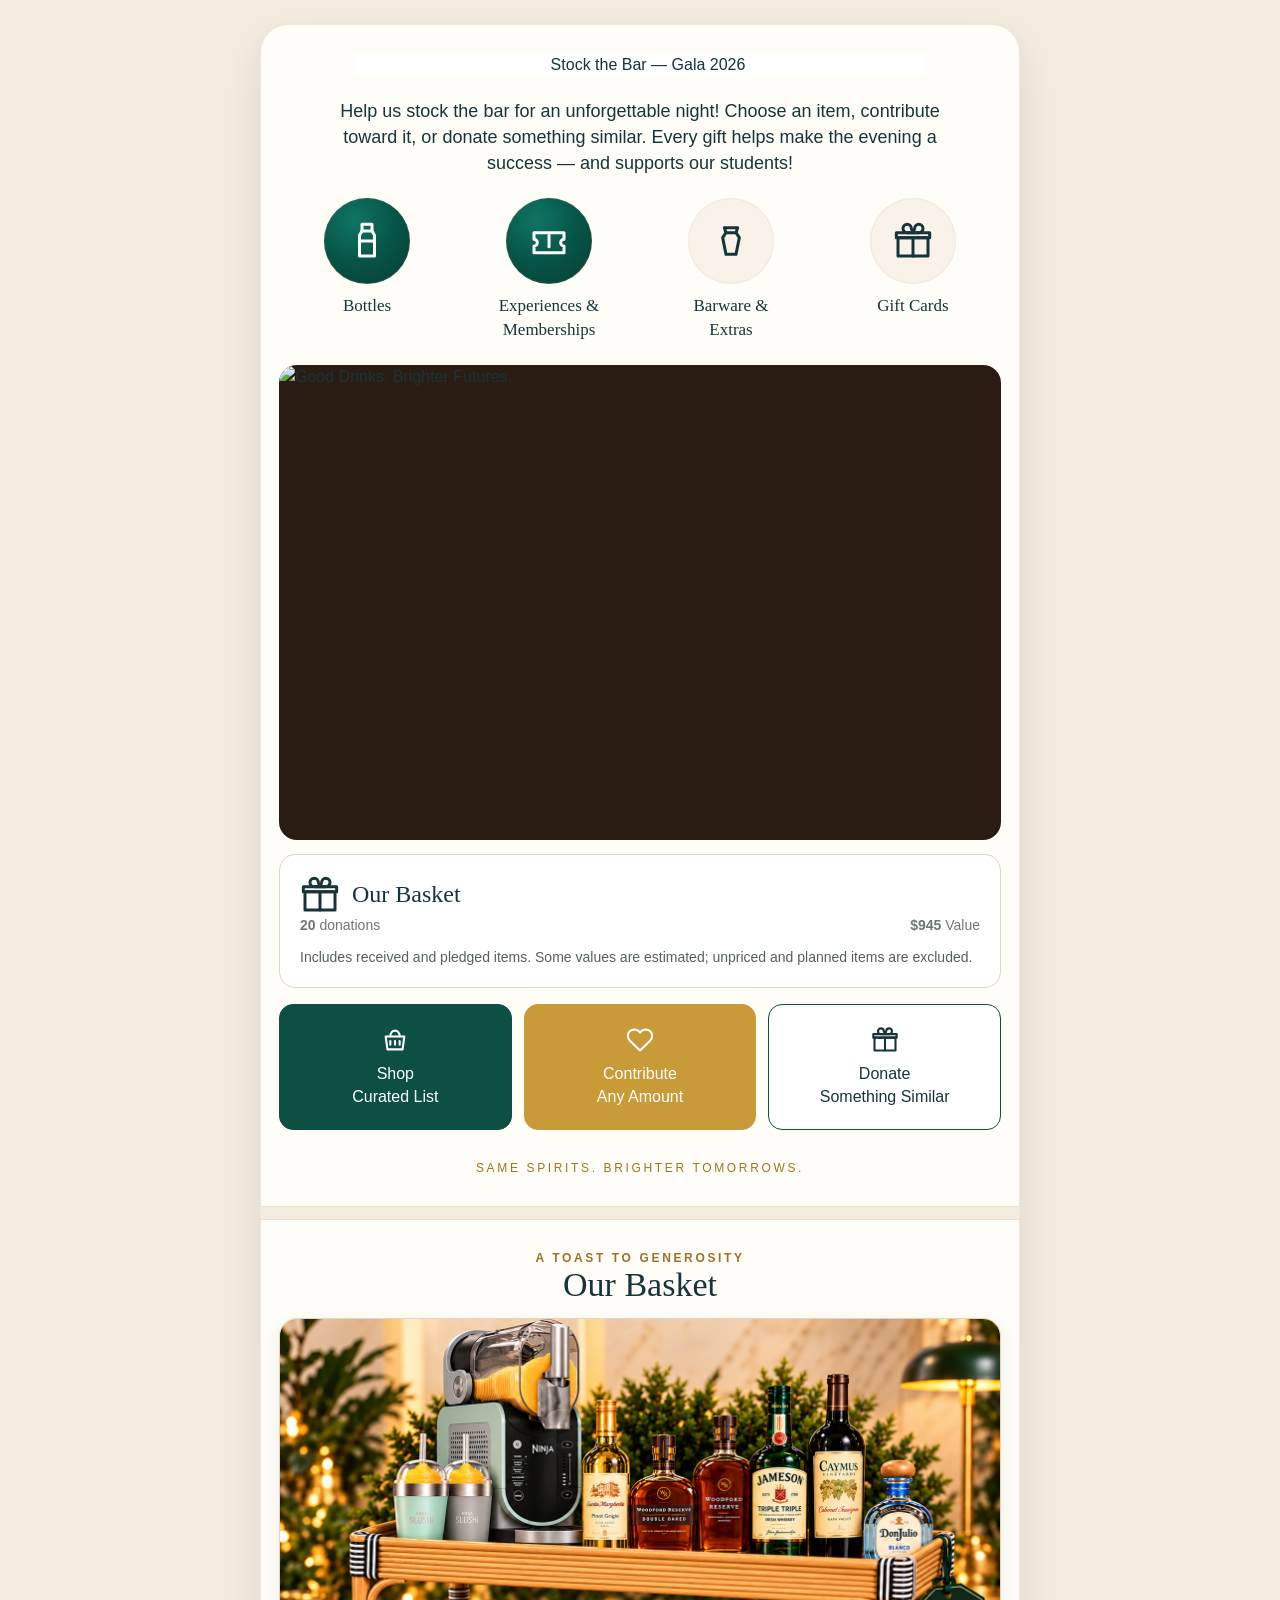
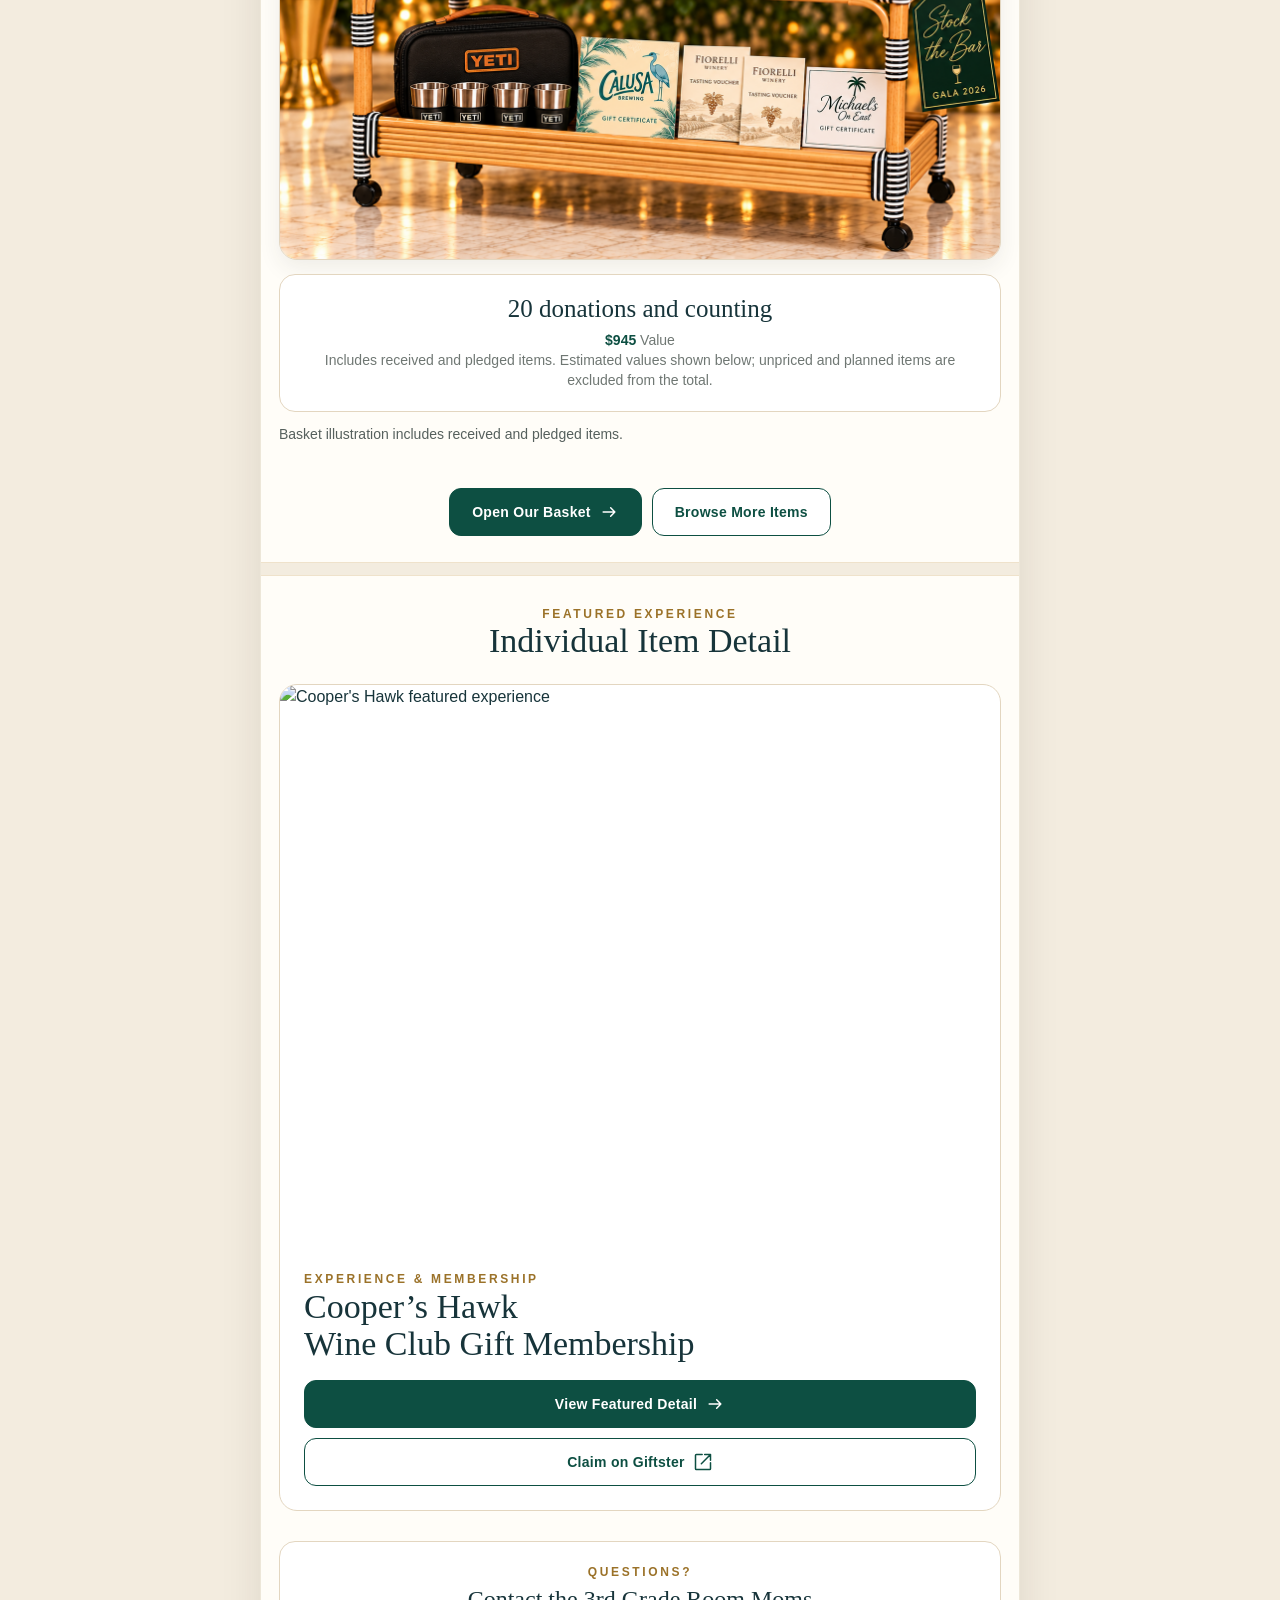
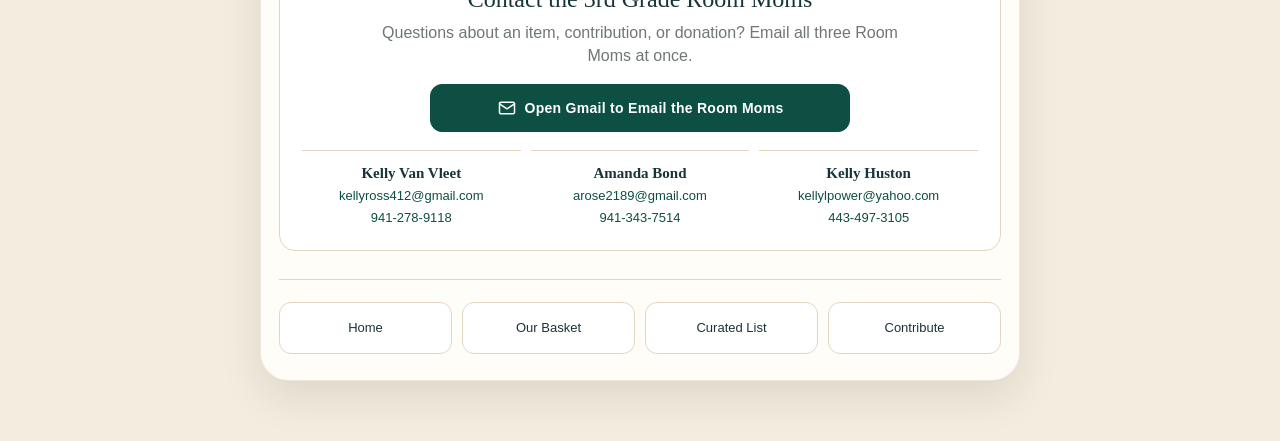
==== index.html @ 389f88d2 "Add files via upload" ====
<!doctype html><html lang="en"><head><meta charset="utf-8"><meta name="viewport" content="width=device-width,initial-scale=1"><meta name="theme-color" content="#fffdf8"><meta name="description" content="St. Martha Catholic School 3rd Grade Stock the Bar — Knights Gala 2026"><title>3rd Grade Stock the Bar | Knights Gala 2026</title><link rel="stylesheet" href="styles_KVV.css?v=20261004-1253"></head><body data-page="home"><div id="app"></div><script src="data_KVV.js?v=20261004-1253"></script><script src="app_KVV.js?v=20261004-1253"></script></body></html>
---- styles_KVV.css ----
:root{
  --cream:#f3ecdf;
  --paper:#fffdf8;
  --forest:#0d4f42;
  --forest-2:#083e35;
  --gold:#c89a38;
  --gold-soft:#e7d3a6;
  --ink:#17343a;
  --muted:#6f7773;
  --line:#e3d6c0;
  --soft:#f8f2e9;
  --white:#fff;
  --shadow:0 16px 42px rgba(43,34,20,.10);
  --radius:22px;
  --shell:760px;
}
*{box-sizing:border-box}
html{scroll-behavior:smooth}
body{
  margin:0;
  background:var(--cream);
  color:var(--ink);
  font-family:-apple-system,BlinkMacSystemFont,"Segoe UI",Arial,sans-serif;
  line-height:1.45;
}
a{color:inherit;text-decoration:none}
button,input{font:inherit}
img{display:block;max-width:100%}
.site-wrap{
  width:min(100%,var(--shell));
  margin:24px auto 60px;
  background:var(--paper);
  border:1px solid rgba(179,157,118,.24);
  border-radius:28px;
  overflow:hidden;
  box-shadow:var(--shadow);
}
.topbar{
  display:grid;
  grid-template-columns:48px 1fr 48px;
  align-items:center;
  min-height:78px;
  padding:0 24px;
  border-bottom:1px solid var(--line);
  background:rgba(255,253,248,.96);
}
.brand-home{
  text-align:center;
  letter-spacing:.26em;
  font-size:12px;
  font-weight:700;
  color:var(--ink);
}
.home-dot,.heart-link{
  width:44px;height:44px;
  border-radius:50%;
  display:grid;place-items:center;
  border:1px solid transparent;
}
.home-dot:hover,.heart-link:hover{border-color:var(--line);background:var(--soft)}
.icon{width:28px;height:28px;display:inline-block}
.icon-sm{width:20px;height:20px}
.icon-lg{width:40px;height:40px}
.page-pad{padding:30px 28px}
.hero-logo{padding:28px 26px 14px;text-align:center}
.hero-logo-art{position:relative;width:min(94%,570px);margin:0 auto;background:#fff;padding:0;overflow:hidden}
.hero-logo-art img{width:100%;max-width:100%;margin:0 auto;display:block}
.hero-logo-art::before,.hero-logo-art::after{content:"";position:absolute;top:0;width:58px;height:54px;background:#fff;z-index:2;pointer-events:none}
.hero-logo-art::before{left:0}
.hero-logo-art::after{right:0}


.hero-copy{
  max-width:620px;
  margin:8px auto 22px;
  text-align:center;
  font-size:18px;
  color:var(--ink);
}
.category-row{
  display:grid;
  grid-template-columns:repeat(4,1fr);
  gap:14px;
  padding:0 22px 24px;
}
.category-link{min-width:0;text-align:center}
.category-circle{
  width:86px;height:86px;
  max-width:100%;
  margin:0 auto 10px;
  border-radius:50%;
  display:grid;place-items:center;
  background:var(--soft);
  color:var(--ink);
  border:1px solid rgba(200,154,56,.12);
  transition:transform .15s ease, box-shadow .15s ease;
}
.category-link:nth-child(-n+2) .category-circle{
  background:radial-gradient(circle at 35% 25%,#0f7564 0,#075447 50%,#073e36 100%);
  color:#fff;
}
.category-link:hover .category-circle{transform:translateY(-2px);box-shadow:0 8px 18px rgba(13,79,66,.14)}
.category-label{font-family:Georgia,"Times New Roman",serif;font-size:17px;line-height:1.1}
.hero-card{position:relative;margin:0 18px;border-radius:18px;overflow:hidden;background:#2a1c12}
.hero-card img{width:100%;aspect-ratio:1.52/1;object-fit:cover}
.hero-card .hero-hit{position:absolute;inset:0;z-index:10;display:block;cursor:pointer;border-radius:18px}
.progress-card{
  margin:14px 18px 0;
  padding:20px;
  border:1px solid var(--line);
  border-radius:16px;
  background:#fff;
}
.progress-head{display:flex;align-items:center;justify-content:space-between;gap:12px}
.progress-title{display:flex;align-items:center;gap:12px;font-family:Georgia,"Times New Roman",serif;font-size:24px}
.progress-percent{font-family:Georgia,"Times New Roman",serif;font-size:28px}
.progress-track{height:12px;border-radius:999px;background:#ece5d8;overflow:hidden;margin:12px 0 8px}
.progress-fill{height:100%;width:0;background:linear-gradient(90deg,var(--forest),#0d6a59)}
.progress-meta{display:flex;justify-content:space-between;gap:16px;color:var(--muted);font-size:14px}
.progress-note{margin:12px 0 0;color:#56605d;font-size:14px}
.action-row{
  display:grid;
  grid-template-columns:repeat(3,1fr);
  gap:12px;
  padding:16px 18px 26px;
}
.action-card{
  min-height:126px;
  border:1px solid var(--forest);
  border-radius:14px;
  padding:18px 12px;
  display:flex;
  flex-direction:column;
  align-items:center;
  justify-content:center;
  text-align:center;
  gap:8px;
  font-size:16px;
  background:#fff;
}
.action-card.primary{background:var(--forest);color:#fff}
.action-card.gold{background:var(--gold);border-color:var(--gold);color:#fff}
.tagline{text-align:center;padding:4px 20px 28px;color:#a67220;text-transform:uppercase;letter-spacing:.22em;font-size:12px}
.section-break{height:14px;background:var(--cream);border-top:1px solid rgba(200,154,56,.12);border-bottom:1px solid rgba(200,154,56,.12)}
.section-head{padding:30px 28px 14px;text-align:center}
.eyebrow{text-transform:uppercase;letter-spacing:.22em;color:#9b7229;font-size:12px;font-weight:700}
h1,h2,h3{font-family:Georgia,"Times New Roman",serif;font-weight:400;margin:0;color:var(--ink)}
h1{font-size:42px;line-height:1.06}
h2{font-size:34px;line-height:1.08}
h3{font-size:24px;line-height:1.15}
.section-sub{margin:8px auto 0;max-width:610px;color:var(--muted);font-size:16px}
.section-head h2:last-child{margin-bottom:0}
.basket-photo{margin:10px 18px 0;border-radius:18px;overflow:hidden}
.basket-photo img{width:100%;aspect-ratio:1.15/1;object-fit:cover;object-position:center 54%}
.empty-state{margin:14px 18px 0;padding:24px;border:1px solid var(--line);background:var(--soft);border-radius:16px;text-align:center}
.empty-state h3{font-size:24px;margin:0}
.empty-state p{margin:0;color:var(--muted)}
.gala-card{margin:16px 18px 26px;border-radius:18px;overflow:hidden;border:1px solid var(--line);background:#fff}
.gala-card img{width:100%;aspect-ratio:2/1;object-fit:cover}
.inline-cta{display:flex;gap:10px;flex-wrap:wrap;justify-content:center;padding:14px 18px 26px}
.btn{
  display:inline-flex;align-items:center;justify-content:center;gap:8px;
  min-height:48px;padding:0 22px;border-radius:12px;border:1px solid var(--forest);
  background:var(--forest);color:#fff;font-weight:700;font-size:14px;letter-spacing:.02em;
}
.btn.secondary{background:#fff;color:var(--forest)}
.btn.gold{background:var(--gold);border-color:var(--gold);color:#fff}
.btn.full{width:100%}
.btn:hover{filter:brightness(.97)}
.feature-panel{margin:10px 18px 30px;border:1px solid var(--line);border-radius:18px;overflow:hidden;background:#fff}
.feature-panel img{width:100%;aspect-ratio:1.28/1;object-fit:cover}
.feature-content{padding:24px}
.feature-title{font-size:34px}
.feature-copy{color:#5d6764;margin:12px 0 16px}
.feature-list{display:grid;gap:10px;margin:16px 0 20px;padding:0;list-style:none}
.feature-list li{display:flex;gap:10px;align-items:flex-start}
.page-back{display:inline-flex;align-items:center;gap:8px;font-size:16px;margin-bottom:18px}
.page-title{margin-bottom:8px}
.page-intro{color:var(--muted);font-size:17px;margin:0 0 22px;max-width:620px}
.grid{display:grid;grid-template-columns:repeat(2,minmax(0,1fr));gap:14px}
.item-card{border:1px solid var(--line);border-radius:16px;background:#fff;overflow:hidden;display:flex;flex-direction:column;min-width:0}
.item-visual{min-height:170px;background:linear-gradient(145deg,#f5eddf,#fffaf1);display:grid;place-items:center;padding:18px;text-align:center;color:var(--forest)}
.item-visual.brand{font-family:Georgia,"Times New Roman",serif;font-size:27px;line-height:1.12}
.item-visual .product-svg{width:74px;height:100px;color:var(--forest)}
.item-body{padding:18px;display:flex;flex:1;flex-direction:column;gap:8px}
.item-type{text-transform:uppercase;letter-spacing:.18em;font-size:10px;font-weight:700;color:#a2701d}
.item-name{font-family:Georgia,"Times New Roman",serif;font-size:22px;line-height:1.15}
.item-sub{font-size:14px;color:var(--muted)}
.item-price{font-size:15px;font-weight:700;margin-top:2px}
.item-actions{margin-top:auto;padding-top:10px;display:grid;gap:8px}
.item-actions.two{grid-template-columns:1fr 1fr}
.contact-card{margin:18px 18px 8px;padding:22px;border:1px solid var(--line);border-radius:16px;background:#fff;text-align:center}
.contact-card h3{margin:4px 0 8px}
.contact-intro{margin:0 auto 16px;color:var(--muted);max-width:560px}
.contact-gmail{margin:0 auto 18px;max-width:420px;width:100%}
.contact-list{display:grid;grid-template-columns:repeat(3,minmax(0,1fr));gap:10px}
.contact-person{border-top:1px solid var(--line);padding-top:12px;display:flex;flex-direction:column;gap:3px;font-size:13px;min-width:0}
.contact-person strong{font-family:Georgia,"Times New Roman",serif;font-size:15px;color:var(--ink)}
.contact-person a{color:var(--forest);overflow-wrap:anywhere}
.footer-nav{margin:28px 18px 26px;padding-top:22px;border-top:1px solid var(--line);display:grid;grid-template-columns:repeat(4,1fr);gap:10px}
.footer-nav a{min-height:52px;border:1px solid var(--line);border-radius:12px;display:flex;align-items:center;justify-content:center;text-align:center;padding:8px;font-size:13px;background:#fff}
.footer-nav a:hover{border-color:#c4ac83;background:var(--soft)}
.payment-grid{display:grid;grid-template-columns:repeat(2,minmax(0,1fr));gap:12px}
.payment-card{border:1px solid var(--line);border-radius:16px;background:#fff;padding:20px;text-align:center}
.payment-card h3{font-size:22px;margin-bottom:6px}
.payment-card p{margin:0 0 14px;color:var(--muted)}
.detail-hero{border-radius:18px;overflow:hidden;border:1px solid var(--line);margin-bottom:20px}
.detail-hero img{width:100%;aspect-ratio:1.25/1;object-fit:cover}
.detail-actions{display:grid;gap:10px;margin-top:18px}
.detail-note{padding:14px 16px;background:var(--soft);border:1px solid var(--line);border-radius:12px;color:#58615f;font-size:14px}
.goal-band{margin:18px 0 0;padding:16px 18px;border-radius:14px;background:linear-gradient(90deg,#fbf4e6,#f4e5c2);border:1px solid #ead4a2;text-align:center;color:#6a5122}
.goal-band strong{font-family:Georgia,"Times New Roman",serif;font-size:20px;color:#4f3e1e}
.status-chip{display:inline-flex;align-items:center;gap:6px;padding:6px 10px;border-radius:999px;background:#eef5f2;color:var(--forest);font-size:12px;font-weight:700}
.admin-note{font-size:12px;color:#8a6f42;margin-top:8px}
.center{text-align:center}
.spacer-sm{height:8px}
.spacer-md{height:18px}

.basket-item-photo{height:220px;object-fit:contain;background:linear-gradient(145deg,#f5eddf,#fffaf1);padding:16px}
.basket-cash,.basket-giftcard,.basket-product,.basket-bottle{min-height:190px;gap:8px;align-content:center}
.basket-cash strong,.basket-giftcard strong{font-family:Georgia,"Times New Roman",serif;font-size:34px;line-height:1.05}
.basket-cash span:last-child,.basket-giftcard span:last-child,.basket-product span{font-size:14px;color:var(--muted)}
.basket-visual-kicker{font-size:10px;font-weight:700;letter-spacing:.18em;color:#a2701d}
.basket-product .item-visual{min-height:0;background:transparent;padding:0}
.basket-product strong{font-family:Georgia,"Times New Roman",serif;font-size:28px}
.basket-bottle{padding:18px 22px}
.basket-bottle-icon{width:58px;height:88px;color:var(--forest)}
.basket-bottle strong{font-family:Georgia,"Times New Roman",serif;font-size:20px;line-height:1.15}
@media (max-width:760px){
  body{background:var(--paper)}
  .site-wrap{margin:0 auto;border:0;border-radius:0;box-shadow:none;min-height:100vh}
  .topbar{padding:0 16px;min-height:68px}
  .brand-home{font-size:10px;letter-spacing:.22em}
  .page-pad{padding:24px 18px}
  .hero-logo{padding:22px 14px 10px}
  .hero-logo-art{width:min(100%,570px);padding-left:0}
  .hero-copy{font-size:16px;padding:0 8px;margin-bottom:20px}
  .category-row{gap:8px;padding:0 10px 20px}
  .category-circle{width:68px;height:68px}
  .category-label{font-size:14px}
  .hero-card{margin:0 12px}
}
@media (max-width:430px){
  .category-label{font-size:12.5px}
  .category-circle{width:62px;height:62px}
  .action-card{font-size:13px}
  .hero-card img{aspect-ratio:1.25/1}
  .progress-meta{font-size:12px}
  .feature-title{font-size:30px}
}
.item-photo{width:100%;height:190px;object-fit:cover;display:block;background:var(--soft)}
.bottle-photo{height:220px;object-fit:contain;background:linear-gradient(145deg,#f5eddf,#fffaf1);padding:16px}
.detail-brand-hero{min-height:250px;border-radius:18px;border:1px solid var(--line);background:linear-gradient(145deg,#f5eddf,#fffaf1);display:grid;place-items:center;text-align:center;padding:28px;font-family:Georgia,"Times New Roman",serif;font-size:42px;color:var(--forest);margin-bottom:20px}

/* Live basket visualization — uses the existing site palette/type system. */
.live-basket-wrap{margin:28px 0 34px}
.live-basket-heading{text-align:center;margin:0 auto 20px;max-width:640px}
.live-basket-heading h2{margin:4px 0 6px;font-family:Georgia,"Times New Roman",serif;font-size:30px;color:var(--forest)}
.live-basket-heading p{margin:0;color:var(--muted)}
.live-basket-stage{position:relative;min-height:760px;padding:28px 22px 190px;border:1px solid #e8dfcf;border-radius:26px;background:linear-gradient(180deg,#fbf8f1 0%,#f6efe3 100%);overflow:hidden}
.basket-items{position:relative;z-index:2;display:flex;flex-wrap:wrap;align-items:flex-end;justify-content:center;gap:12px;max-width:920px;margin:0 auto}
.basket-piece{position:relative;width:150px;min-height:245px;padding:9px 9px 12px;background:#fff;border:1px solid #e6ddcf;border-radius:16px;box-shadow:0 8px 22px rgba(54,47,36,.08);transform:rotate(var(--tilt,0deg));display:flex;flex-direction:column}
.basket-piece:nth-child(4n+1){--tilt:-2deg}.basket-piece:nth-child(4n+2){--tilt:1.5deg}.basket-piece:nth-child(4n+3){--tilt:-1deg}.basket-piece:nth-child(4n){--tilt:2deg}
.basket-piece .item-photo,.basket-piece .item-visual{height:130px;min-height:130px;border-radius:11px;margin:0 0 8px;object-fit:contain;background:#faf7f0}
.basket-piece .basket-bottle{padding:10px 8px;justify-content:center}.basket-piece .basket-bottle strong{font-size:12px;line-height:1.2}
.basket-piece .basket-cash strong,.basket-piece .basket-giftcard strong{font-size:23px}
.basket-piece-copy{display:flex;flex:1;flex-direction:column;gap:3px;text-align:center}
.basket-piece-copy strong{font-family:Georgia,"Times New Roman",serif;font-size:13px;line-height:1.2;color:var(--forest)}
.basket-piece-copy span{font-size:10px;line-height:1.25;color:var(--muted)}
.basket-piece-copy em{margin-top:auto;align-self:center;padding:3px 8px;border-radius:999px;background:#e7f0eb;color:var(--forest);font-style:normal;font-size:9px;font-weight:700;text-transform:uppercase;letter-spacing:.05em}
.basket-piece.is-committed .basket-piece-copy em{background:#f1e5cc;color:#725d2c}
.basket-rim{position:absolute;z-index:4;left:8%;right:8%;bottom:150px;height:38px;border-radius:18px;background:linear-gradient(180deg,#c99553,#9d6d35);box-shadow:0 5px 12px rgba(77,51,25,.18)}
.basket-body{position:absolute;z-index:3;left:11%;right:11%;bottom:22px;height:145px;padding-top:46px;text-align:center;border-radius:12px 12px 42px 42px;background:repeating-linear-gradient(90deg,#c89657 0,#c89657 10px,#b77f43 10px,#b77f43 18px);box-shadow:inset 0 0 0 2px rgba(112,72,33,.18),0 12px 24px rgba(71,51,30,.12);color:#fff8e9}
.basket-body:before{content:"";position:absolute;left:15%;right:15%;top:-92px;height:130px;border:14px solid #a8753f;border-bottom:0;border-radius:90px 90px 0 0;opacity:.8}
.basket-body span{position:relative;z-index:2;font-family:Georgia,"Times New Roman",serif;font-size:24px;font-weight:700;letter-spacing:.06em}
.basket-body small{position:relative;z-index:2;display:block;margin-top:5px;font-size:10px;letter-spacing:.14em}
@media(max-width:700px){.live-basket-stage{min-height:1020px;padding:20px 10px 180px}.basket-items{gap:8px}.basket-piece{width:calc(33.333% - 8px);min-width:92px;min-height:205px;padding:6px}.basket-piece .item-photo,.basket-piece .item-visual{height:100px;min-height:100px}.basket-piece-copy strong{font-size:11px}.basket-piece-copy span{font-size:9px}.basket-rim{left:4%;right:4%;bottom:142px}.basket-body{left:7%;right:7%;height:135px}.basket-body span{font-size:20px}}


/* Exact current-basket visual */
.actual-basket{margin:26px 18px 34px}
.actual-basket-heading{text-align:center;max-width:720px;margin:0 auto 18px}
.actual-basket-heading h2{margin:4px 0 6px;font-family:Georgia,"Times New Roman",serif;font-size:30px;color:var(--forest)}
.actual-basket-heading p{margin:0;color:var(--muted)}
.actual-basket-stage{position:relative;min-height:590px;border:1px solid #e8dfcf;border-radius:26px;overflow:hidden;background:linear-gradient(180deg,#fbf8f1 0%,#f4ecdf 100%);padding:26px 18px 185px}
.basket-back-row{position:relative;z-index:1;height:340px;display:flex;align-items:flex-end;justify-content:center;gap:0;padding:0 8px}
.basket-object{box-sizing:border-box;position:relative;display:flex;flex-direction:column;align-items:center;justify-content:flex-end;text-align:center;color:var(--forest)}
.basket-object-bottle{width:112px;height:320px;margin:0 -9px;filter:drop-shadow(0 7px 7px rgba(55,45,30,.12))}
.bottle-neck{width:34px;height:80px;border-radius:12px 12px 4px 4px;background:linear-gradient(#2b4f3e,#173b30);border:2px solid #b48c45;border-bottom:0}
.bottle-body{width:86px;height:238px;border-radius:25px 25px 15px 15px;background:linear-gradient(90deg,#14392e,#2e5a49 48%,#123529);border:2px solid #b48c45;display:flex;align-items:center;justify-content:center;padding:14px 7px}
.bottle-body span{display:block;background:#f8f0df;border:1px solid #c8a85b;border-radius:7px;padding:10px 5px;font-family:Georgia,"Times New Roman",serif;font-size:12px;line-height:1.15;color:#173f33}
.basket-object-photo{height:320px;justify-content:flex-end}
.basket-object-photo img{width:102px;height:300px;object-fit:contain;filter:drop-shadow(0 7px 7px rgba(55,45,30,.12))}
.basket-object-photo span{position:absolute;left:10px;right:10px;bottom:18px;background:rgba(255,250,241,.94);border:1px solid #d7bd80;border-radius:7px;padding:5px 3px;font-family:Georgia,"Times New Roman",serif;font-size:11px;line-height:1.1}
.basket-front-row{position:absolute;z-index:4;left:6%;right:6%;bottom:116px;display:flex;align-items:flex-end;justify-content:center;gap:10px;flex-wrap:nowrap}
.basket-object-card{width:118px;height:82px;border-radius:10px;border:2px solid #c9a451;background:#fffaf0;box-shadow:0 7px 16px rgba(52,41,24,.14);padding:9px 7px;justify-content:center}
.basket-object-card small{font-size:9px;letter-spacing:.11em}.basket-object-card strong{font-family:Georgia,"Times New Roman",serif;font-size:20px;line-height:1.05}.basket-object-card span{font-size:10px;margin-top:3px}
.gift-card{background:linear-gradient(135deg,#f4e4b6,#fff8e8)}.gift-card strong{font-size:16px}
.cash-card{background:linear-gradient(135deg,#fffdf7,#f5e9cf)}
.yeti-case{width:150px;height:115px;border-radius:16px;background:#2f493b;color:#fff;border:2px solid #c8a75d;box-shadow:0 7px 16px rgba(52,41,24,.16);padding:9px;justify-content:center}
.yeti-case strong{font-size:20px;letter-spacing:.12em}.yeti-case span{font-size:11px}.yeti-case small{font-size:9px;opacity:.9}
.yeti-glasses{display:flex;gap:5px;margin-bottom:7px}.yeti-glasses i{display:block;width:17px;height:26px;border-radius:3px 3px 7px 7px;border:2px solid #e9e1d1;background:linear-gradient(#bbb,#f4f4f4 50%,#aaa)}
.actual-basket-rim{position:absolute;z-index:5;left:4%;right:4%;bottom:116px;height:26px;border-radius:18px;background:linear-gradient(#d0a657,#a87931);box-shadow:0 4px 10px rgba(56,37,12,.2)}
.actual-basket-body{position:absolute;z-index:3;left:7%;right:7%;bottom:20px;height:115px;border-radius:10px 10px 42px 42px;background:linear-gradient(180deg,#174b3c,#0c352c);border:2px solid #bd984f;box-shadow:0 10px 25px rgba(50,38,20,.15);display:flex;flex-direction:column;align-items:center;justify-content:center;color:#d6b25e}
.actual-basket-body span{font-family:Georgia,"Times New Roman",serif;font-size:34px;font-style:italic}.actual-basket-body small{margin-top:5px;font-size:10px;letter-spacing:.16em;color:#f0d79b}
.basket-summary{text-align:center;margin-top:12px;color:var(--muted);font-size:14px}
@media(max-width:760px){.actual-basket{margin-left:0;margin-right:0}.actual-basket-stage{min-height:525px;padding-left:8px;padding-right:8px}.basket-back-row{height:300px;transform:scale(.82);transform-origin:center bottom}.basket-front-row{left:2%;right:2%;gap:5px;bottom:110px;transform:scale(.78);transform-origin:center bottom}.actual-basket-body{left:4%;right:4%;height:105px}.actual-basket-body span{font-size:28px}.actual-basket-rim{bottom:108px}}


/* Stable current basket showcase */
.basket-showcase{margin:0 18px 30px}
.basket-photo-current{margin:0;border:1px solid var(--line);background:#f6efe4;box-shadow:0 8px 22px rgba(54,47,36,.08)}
.basket-photo-current img{width:100%;height:auto;aspect-ratio:auto;object-fit:contain;object-position:center;background:#f6efe4}
.basket-showcase-summary{margin:14px 0 0;padding:20px 22px;border:1px solid var(--line);border-radius:16px;background:#fff;text-align:center}
.basket-showcase-summary h3{font-size:25px;margin:0 0 6px}
.basket-showcase-summary p{margin:0;color:var(--muted);font-size:14px}
.basket-showcase-summary strong{color:var(--forest)}
.contribution-grid{display:grid;grid-template-columns:repeat(2,minmax(0,1fr));gap:10px;margin-top:14px}
.contribution-card{position:relative;min-width:0;padding:15px 16px 14px;border:1px solid var(--line);border-radius:14px;background:#fff;display:flex;flex-direction:column;gap:5px}
.contribution-kind{text-transform:uppercase;letter-spacing:.15em;color:#9b7229;font-size:9px;font-weight:800}
.contribution-card strong{font-family:Georgia,"Times New Roman",serif;font-size:17px;line-height:1.18;color:var(--ink)}
.contribution-value{font-size:12px;color:var(--muted)}
.contribution-status{align-self:flex-start;margin-top:3px;padding:4px 8px;border-radius:999px;font-size:9px;font-weight:800;text-transform:uppercase;letter-spacing:.06em}
.contribution-status.received{background:#e7f0eb;color:var(--forest)}
.contribution-status.committed{background:#f1e5cc;color:#725d2c}
@media(max-width:760px){
  .basket-showcase{margin-left:12px;margin-right:12px}
  .basket-showcase-summary{padding:18px}
  .contribution-grid{grid-template-columns:1fr}
  .contribution-card{padding:14px}
}

.basket-item-list{margin:18px 0;padding-left:24px;line-height:1.65;color:var(--ink)}
.basket-item-list li{padding:5px 0}
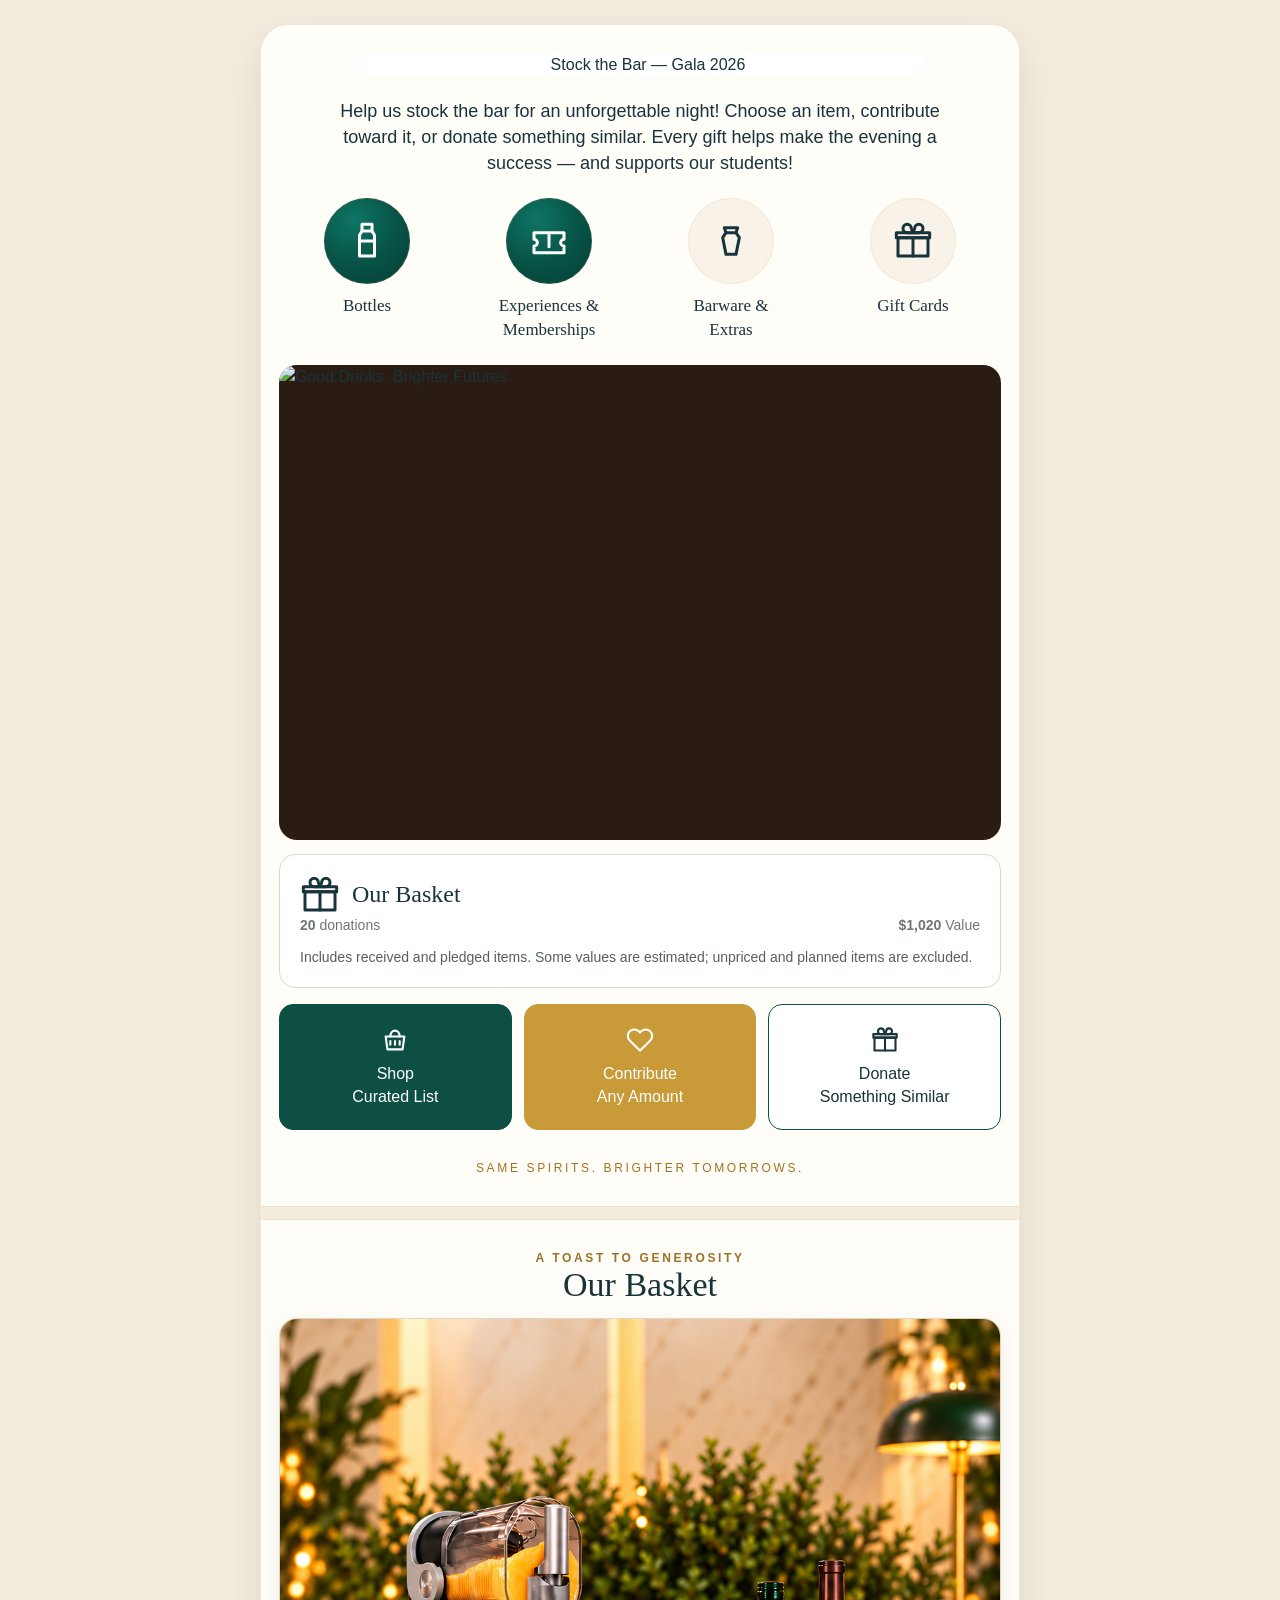
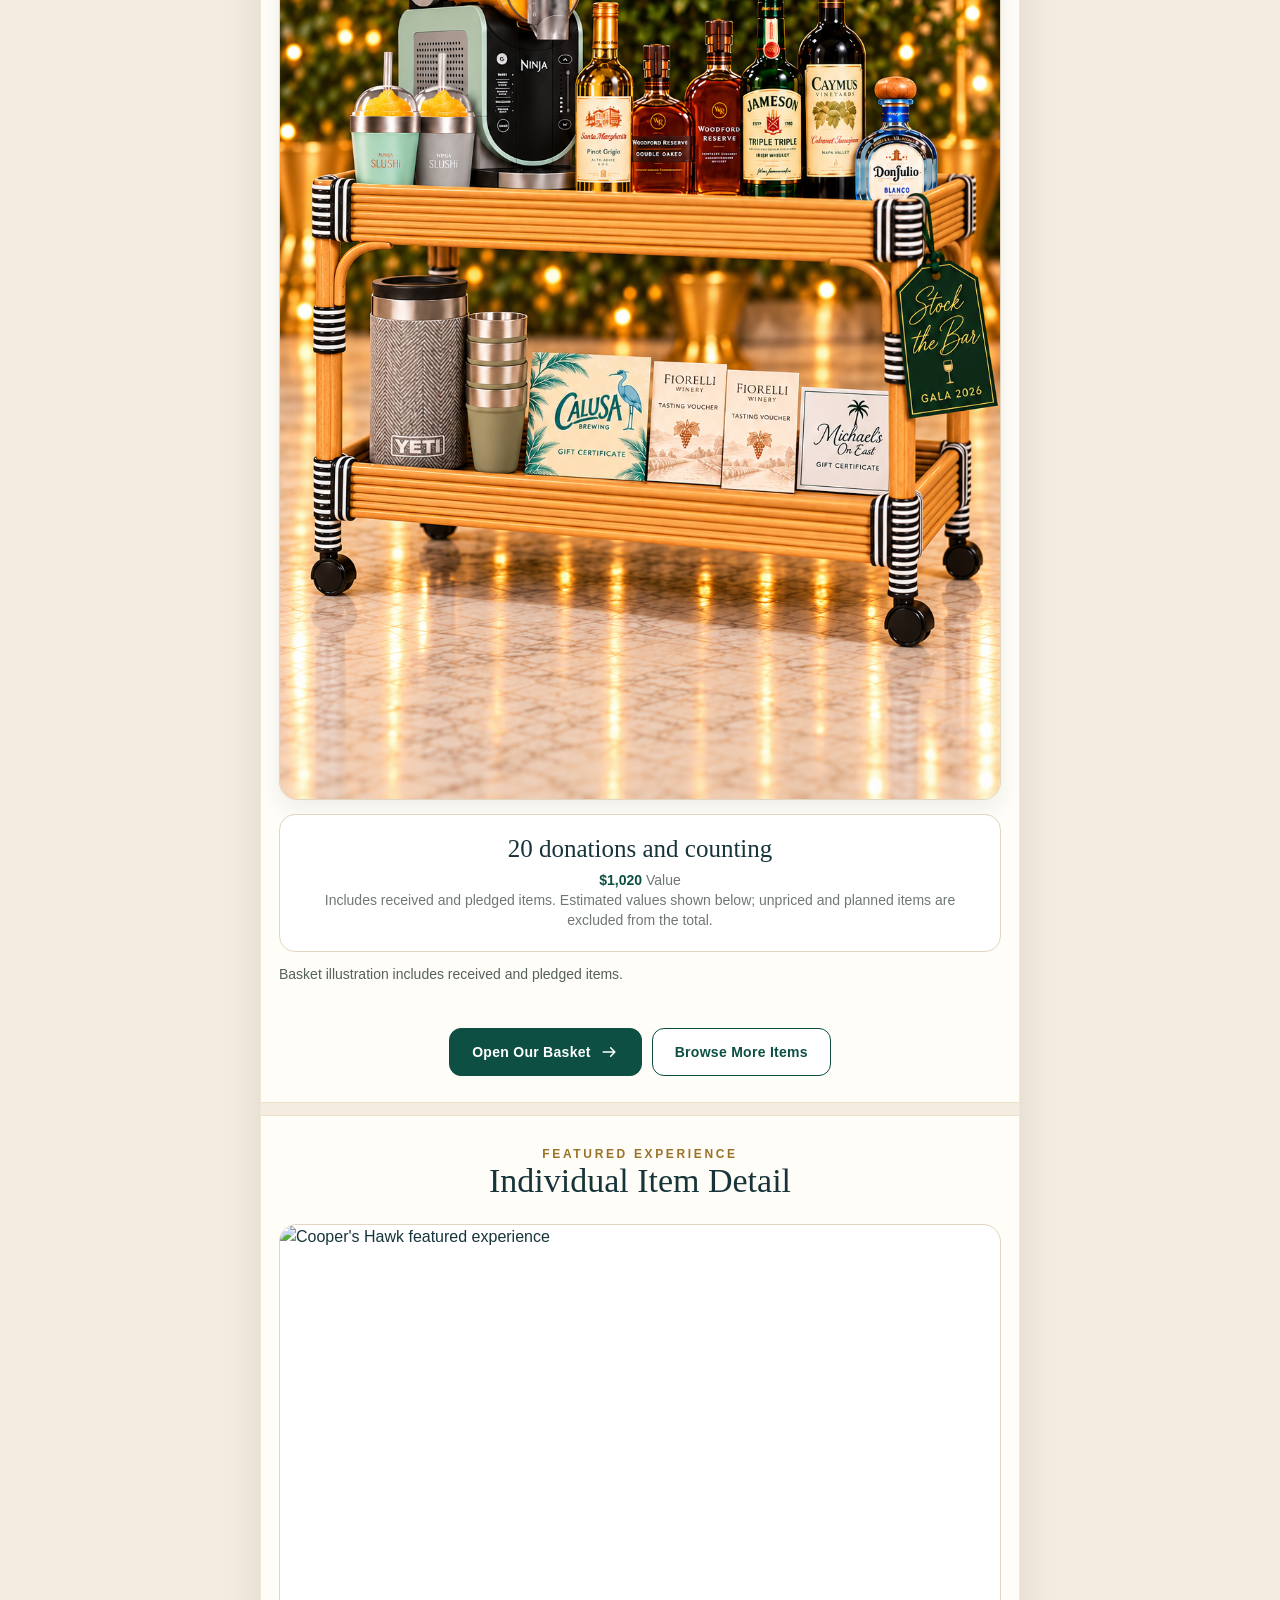
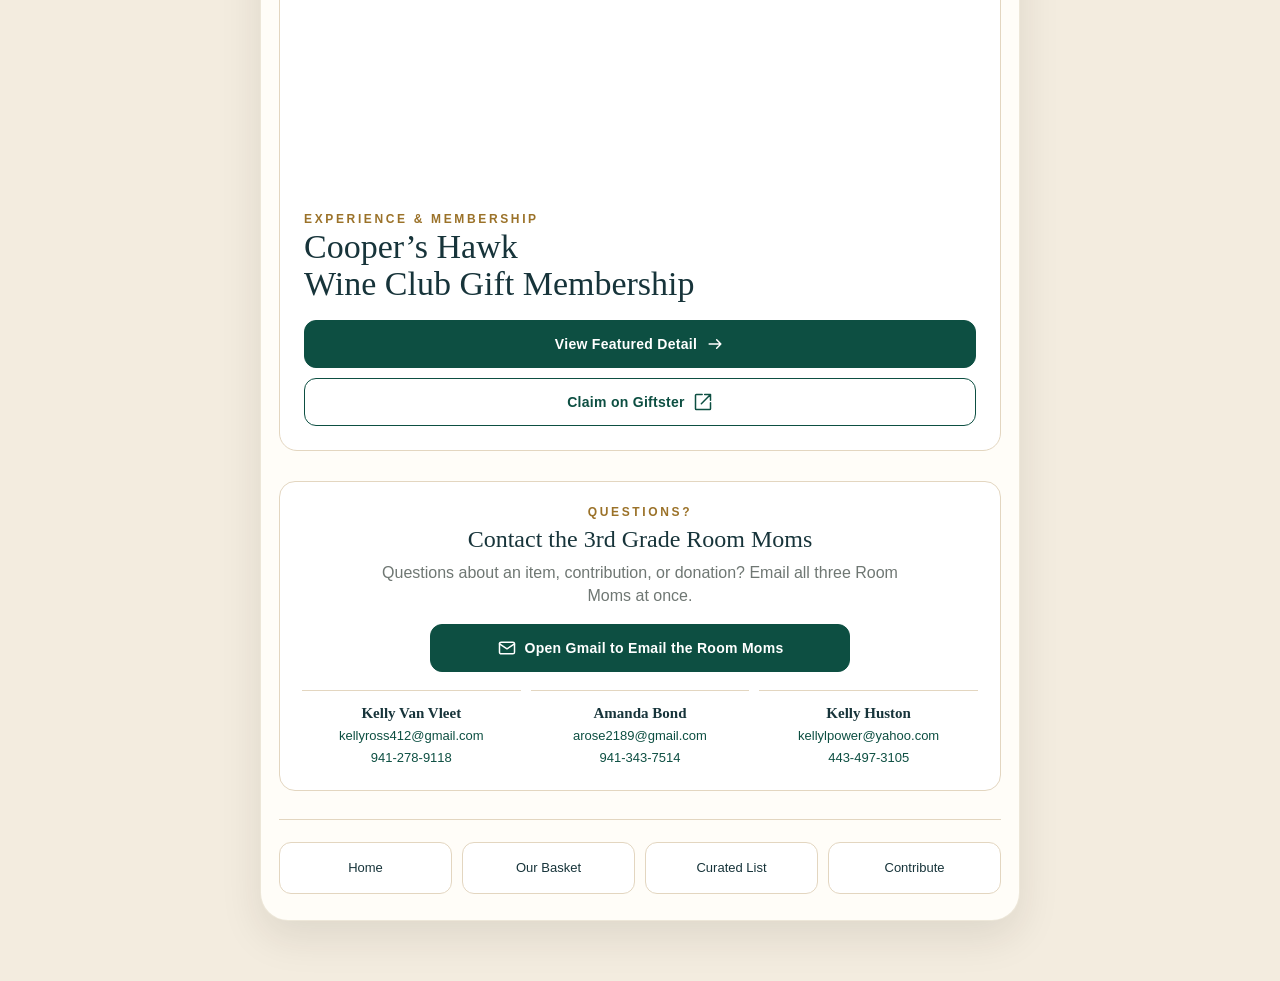
==== commit bf0e172f: "Add files via upload" ====
--- a/index.html
+++ b/index.html
@@ -1 +1 @@
-<!doctype html><html lang="en"><head><meta charset="utf-8"><meta name="viewport" content="width=device-width,initial-scale=1"><meta name="theme-color" content="#fffdf8"><meta name="description" content="St. Martha Catholic School 3rd Grade Stock the Bar — Knights Gala 2026"><title>3rd Grade Stock the Bar | Knights Gala 2026</title><link rel="stylesheet" href="styles_KVV.css?v=20261004-1253"></head><body data-page="home"><div id="app"></div><script src="data_KVV.js?v=20261004-1253"></script><script src="app_KVV.js?v=20261004-1253"></script></body></html>
+<!doctype html><html lang="en"><head><meta charset="utf-8"><meta name="viewport" content="width=device-width,initial-scale=1"><meta name="theme-color" content="#fffdf8"><meta name="description" content="St. Martha Catholic School 3rd Grade Stock the Bar — Knights Gala 2026"><title>3rd Grade Stock the Bar | Knights Gala 2026</title><link rel="stylesheet" href="styles_KVV.css?v=20261005-1213"></head><body data-page="home"><div id="app"></div><script src="data_KVV.js?v=20261005-1213"></script><script src="app_KVV.js?v=20261005-1213"></script></body></html>
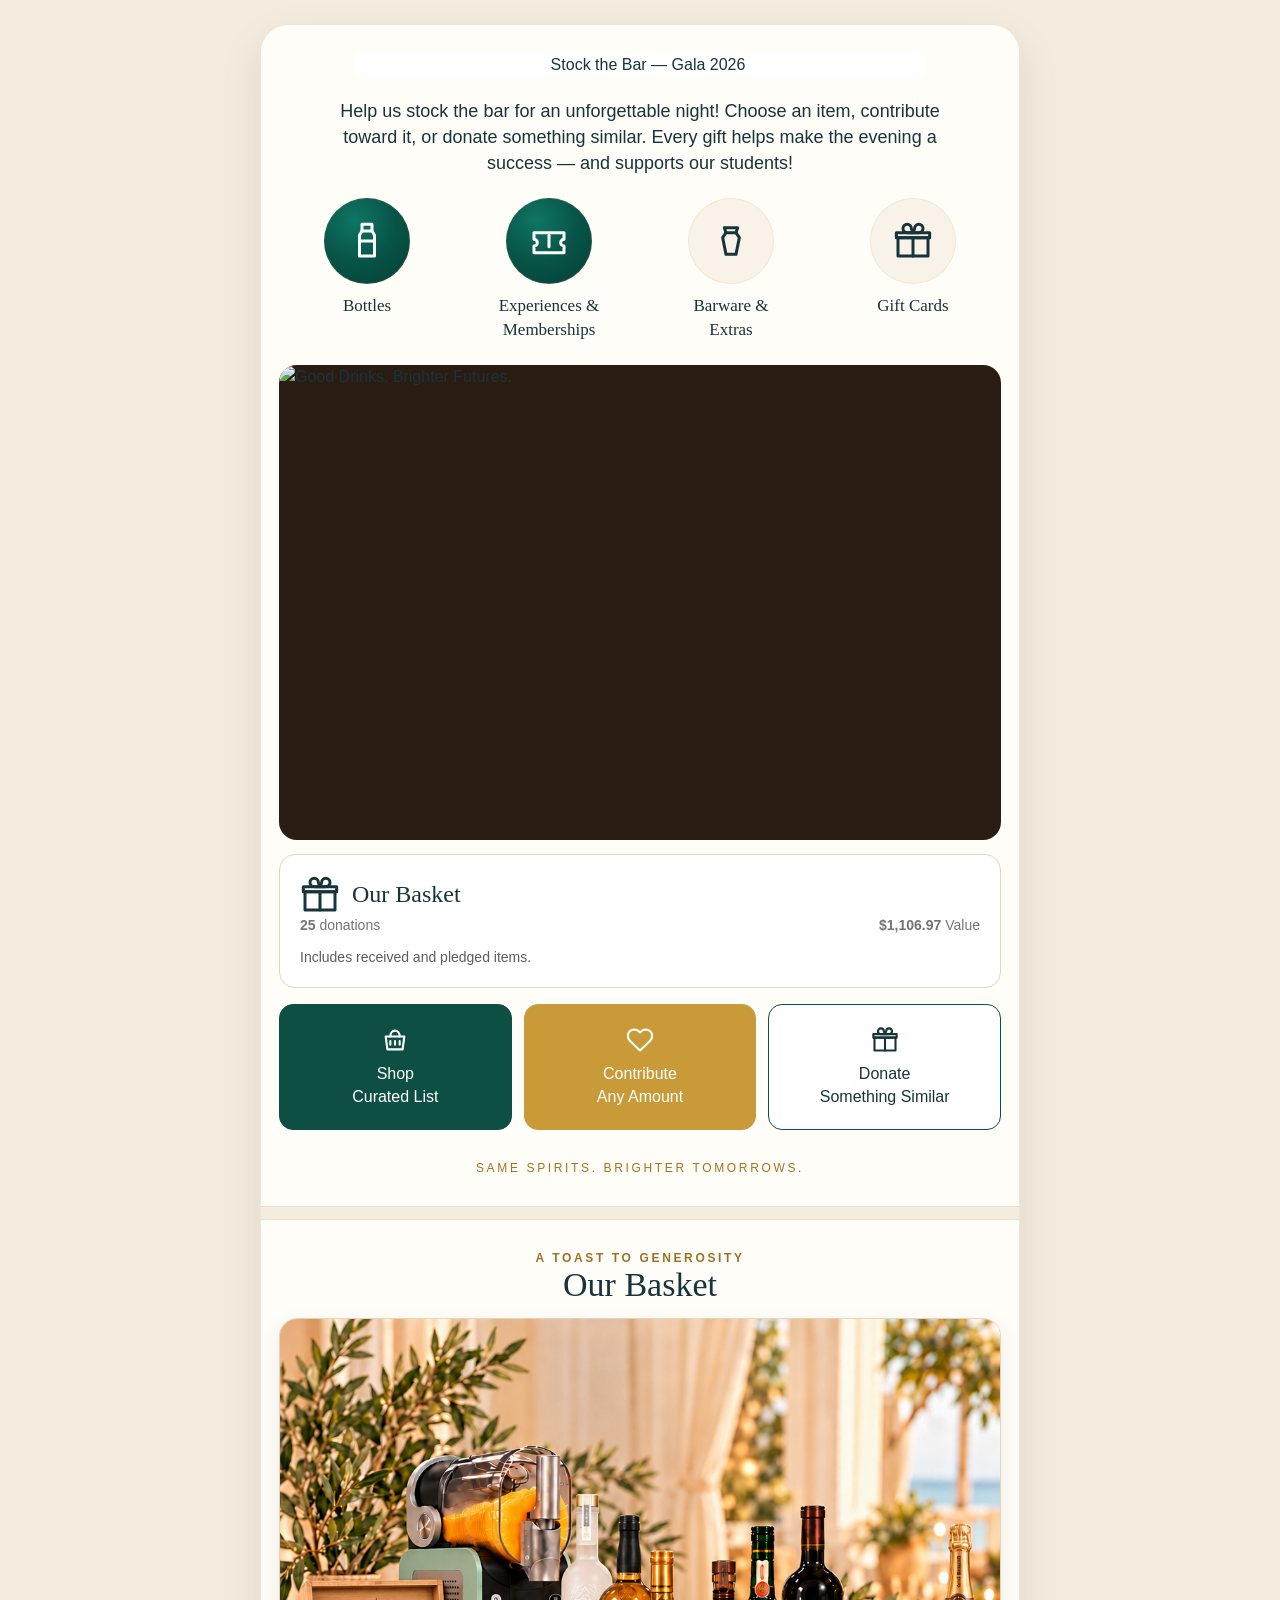
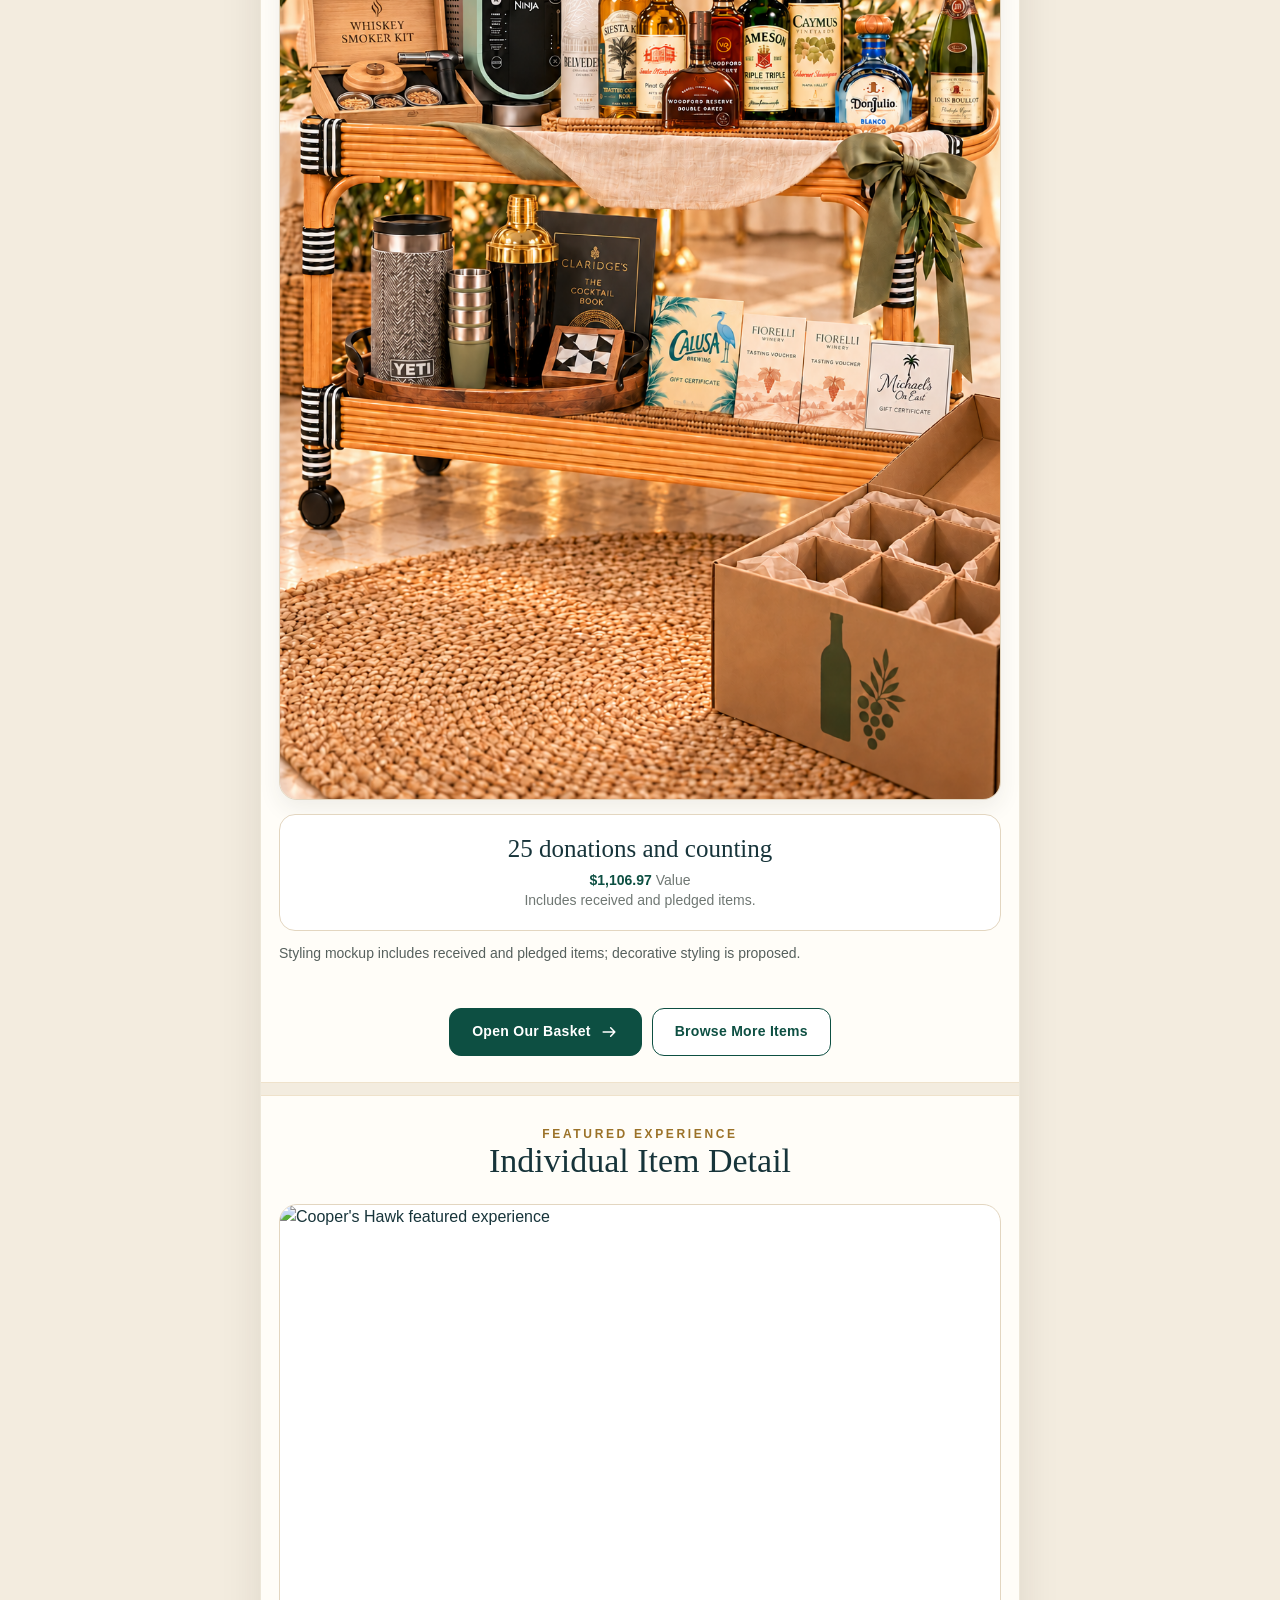
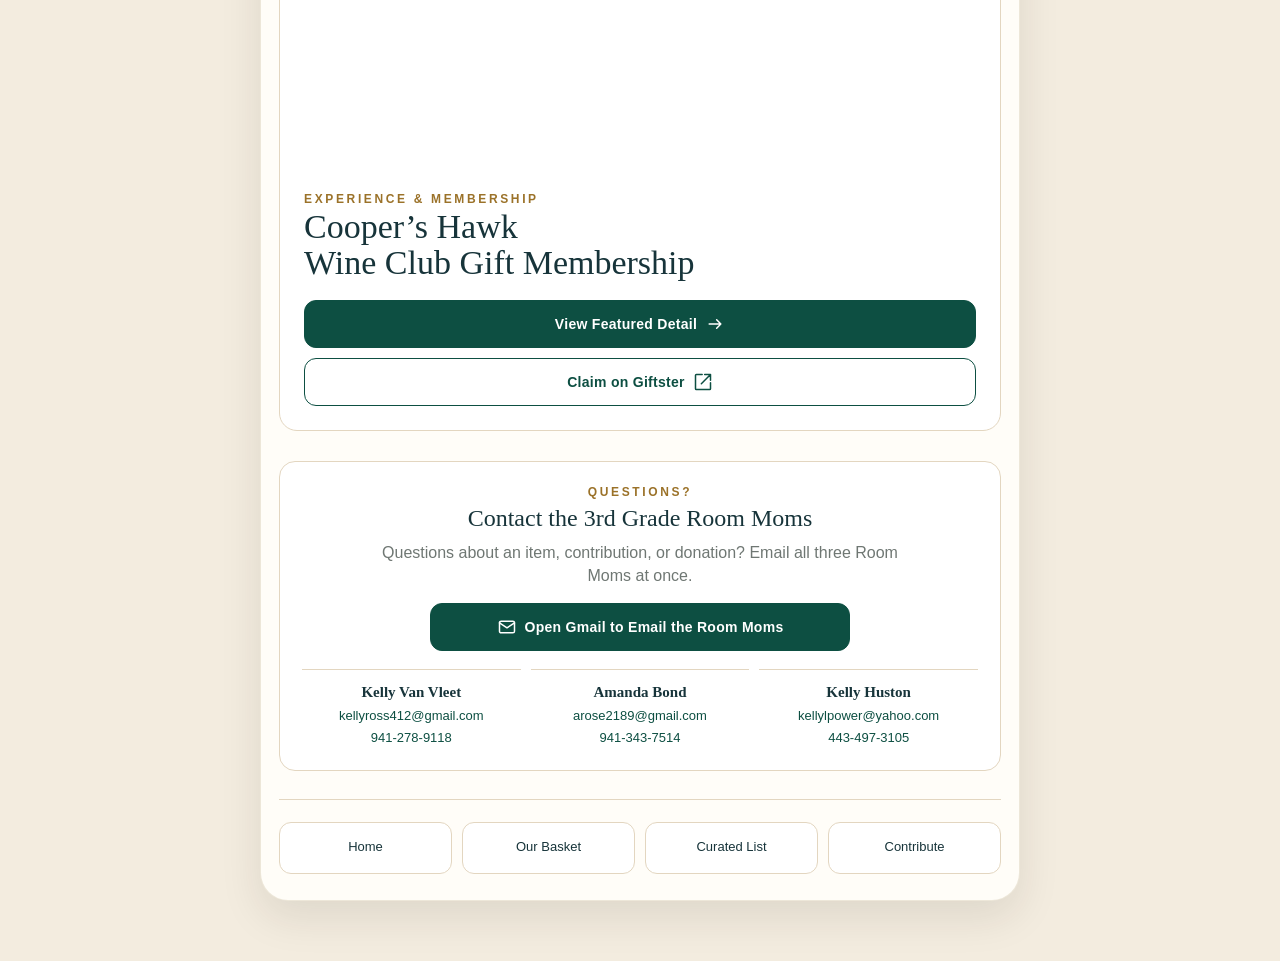
==== commit da9beda3: "Update basket with smoker kit, accessories, and three purchased bottles" ====
--- a/index.html
+++ b/index.html
@@ -1 +1 @@
-<!doctype html><html lang="en"><head><meta charset="utf-8"><meta name="viewport" content="width=device-width,initial-scale=1"><meta name="theme-color" content="#fffdf8"><meta name="description" content="St. Martha Catholic School 3rd Grade Stock the Bar — Knights Gala 2026"><title>3rd Grade Stock the Bar | Knights Gala 2026</title><link rel="stylesheet" href="styles_KVV.css?v=20261005-1213"></head><body data-page="home"><div id="app"></div><script src="data_KVV.js?v=20261005-1213"></script><script src="app_KVV.js?v=20261005-1213"></script></body></html>
+<!doctype html><html lang="en"><head><meta charset="utf-8"><meta name="viewport" content="width=device-width,initial-scale=1"><meta name="theme-color" content="#fffdf8"><meta name="description" content="St. Martha Catholic School 3rd Grade Stock the Bar — Knights Gala 2026"><title>3rd Grade Stock the Bar | Knights Gala 2026</title><link rel="stylesheet" href="styles_KVV.css?v=20261014-1623"></head><body data-page="home"><div id="app"></div><script src="data_KVV.js?v=20261014-1623"></script><script src="app_KVV.js?v=20261014-1623"></script></body></html>
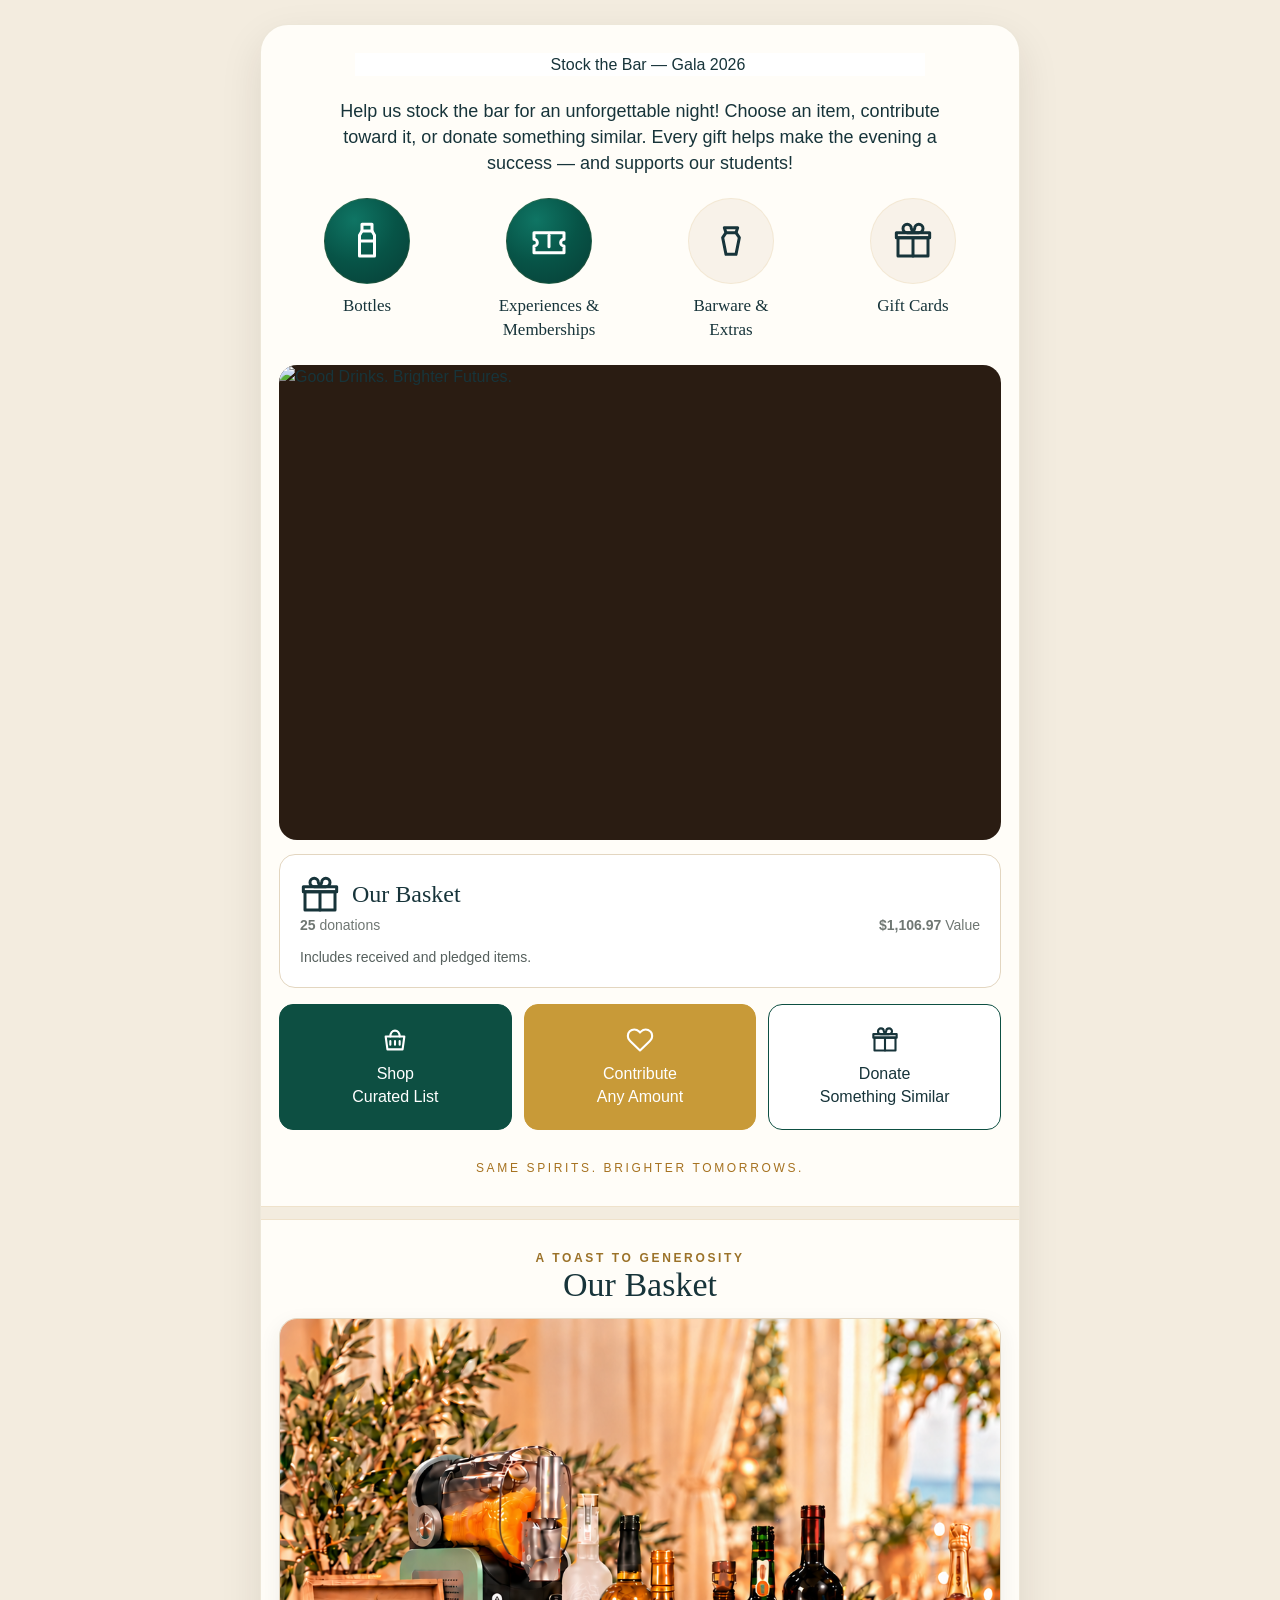
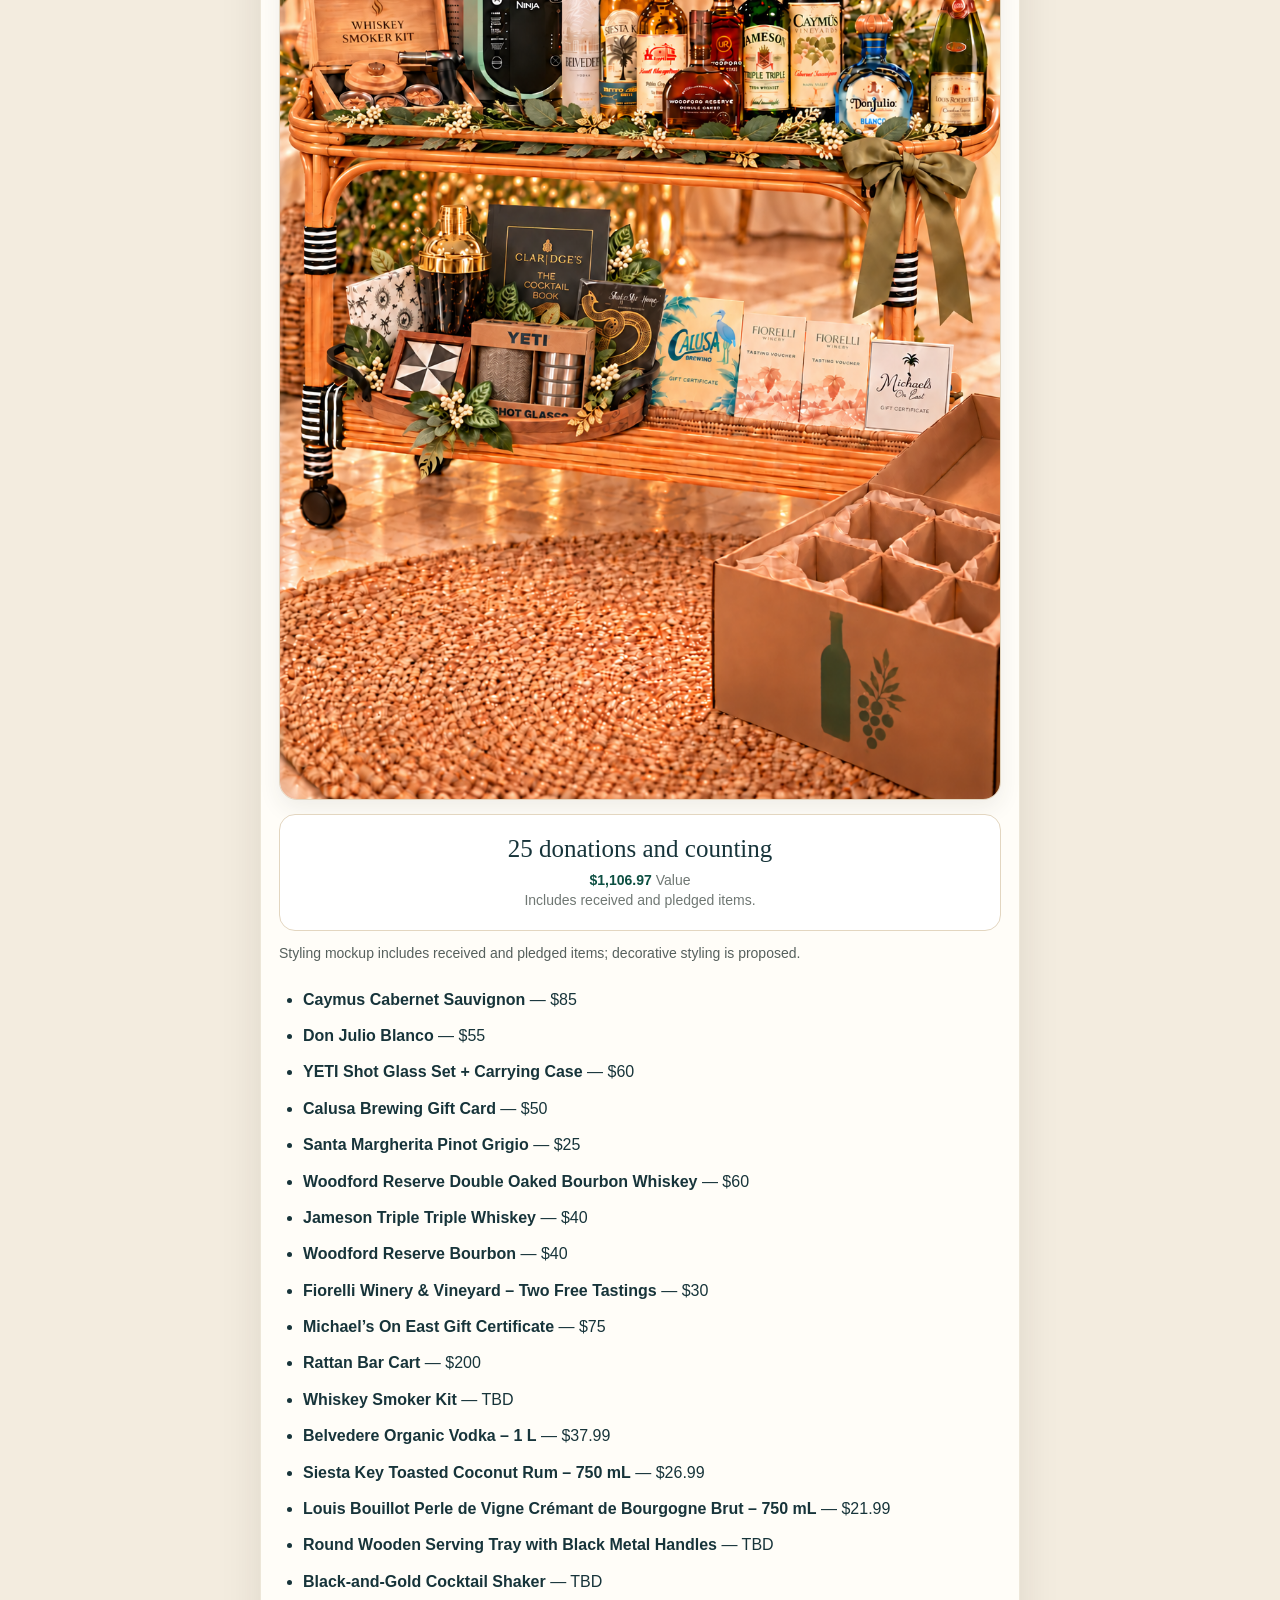
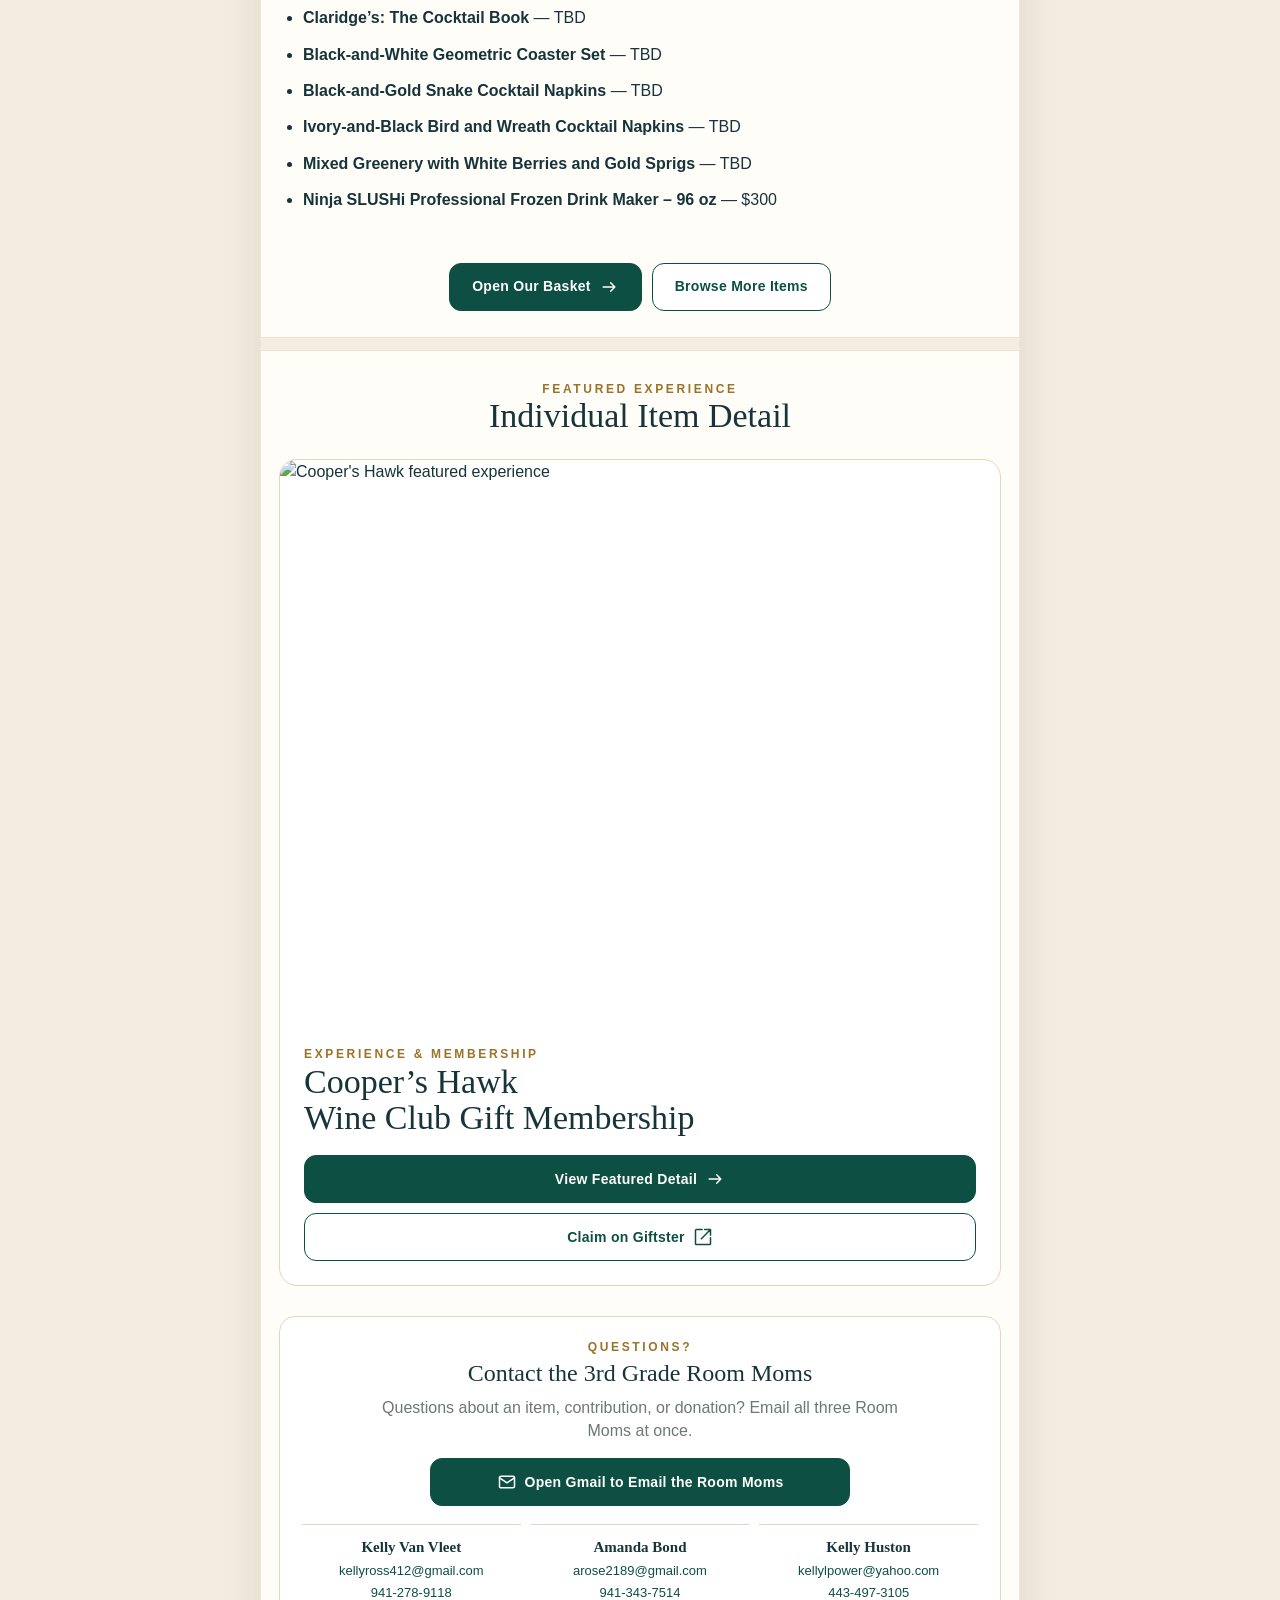
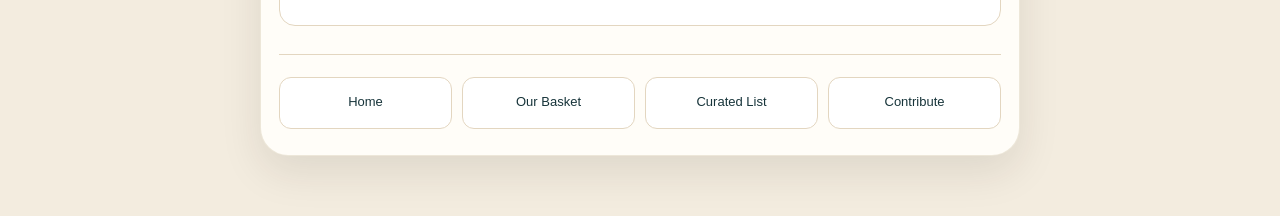
==== commit 768a84f0: "Publish approved cart greenery and complete visible basket item list" ====
--- a/index.html
+++ b/index.html
@@ -1 +1 @@
-<!doctype html><html lang="en"><head><meta charset="utf-8"><meta name="viewport" content="width=device-width,initial-scale=1"><meta name="theme-color" content="#fffdf8"><meta name="description" content="St. Martha Catholic School 3rd Grade Stock the Bar — Knights Gala 2026"><title>3rd Grade Stock the Bar | Knights Gala 2026</title><link rel="stylesheet" href="styles_KVV.css?v=20261014-1623"></head><body data-page="home"><div id="app"></div><script src="data_KVV.js?v=20261014-1623"></script><script src="app_KVV.js?v=20261014-1623"></script></body></html>
+<!doctype html><html lang="en"><head><meta charset="utf-8"><meta name="viewport" content="width=device-width,initial-scale=1"><meta name="theme-color" content="#fffdf8"><meta name="description" content="St. Martha Catholic School 3rd Grade Stock the Bar — Knights Gala 2026"><title>3rd Grade Stock the Bar | Knights Gala 2026</title><link rel="stylesheet" href="styles_KVV.css?v=20261014-1844"></head><body data-page="home"><div id="app"></div><script src="data_KVV.js?v=20261014-1844"></script><script src="app_KVV.js?v=20261014-1844"></script></body></html>
